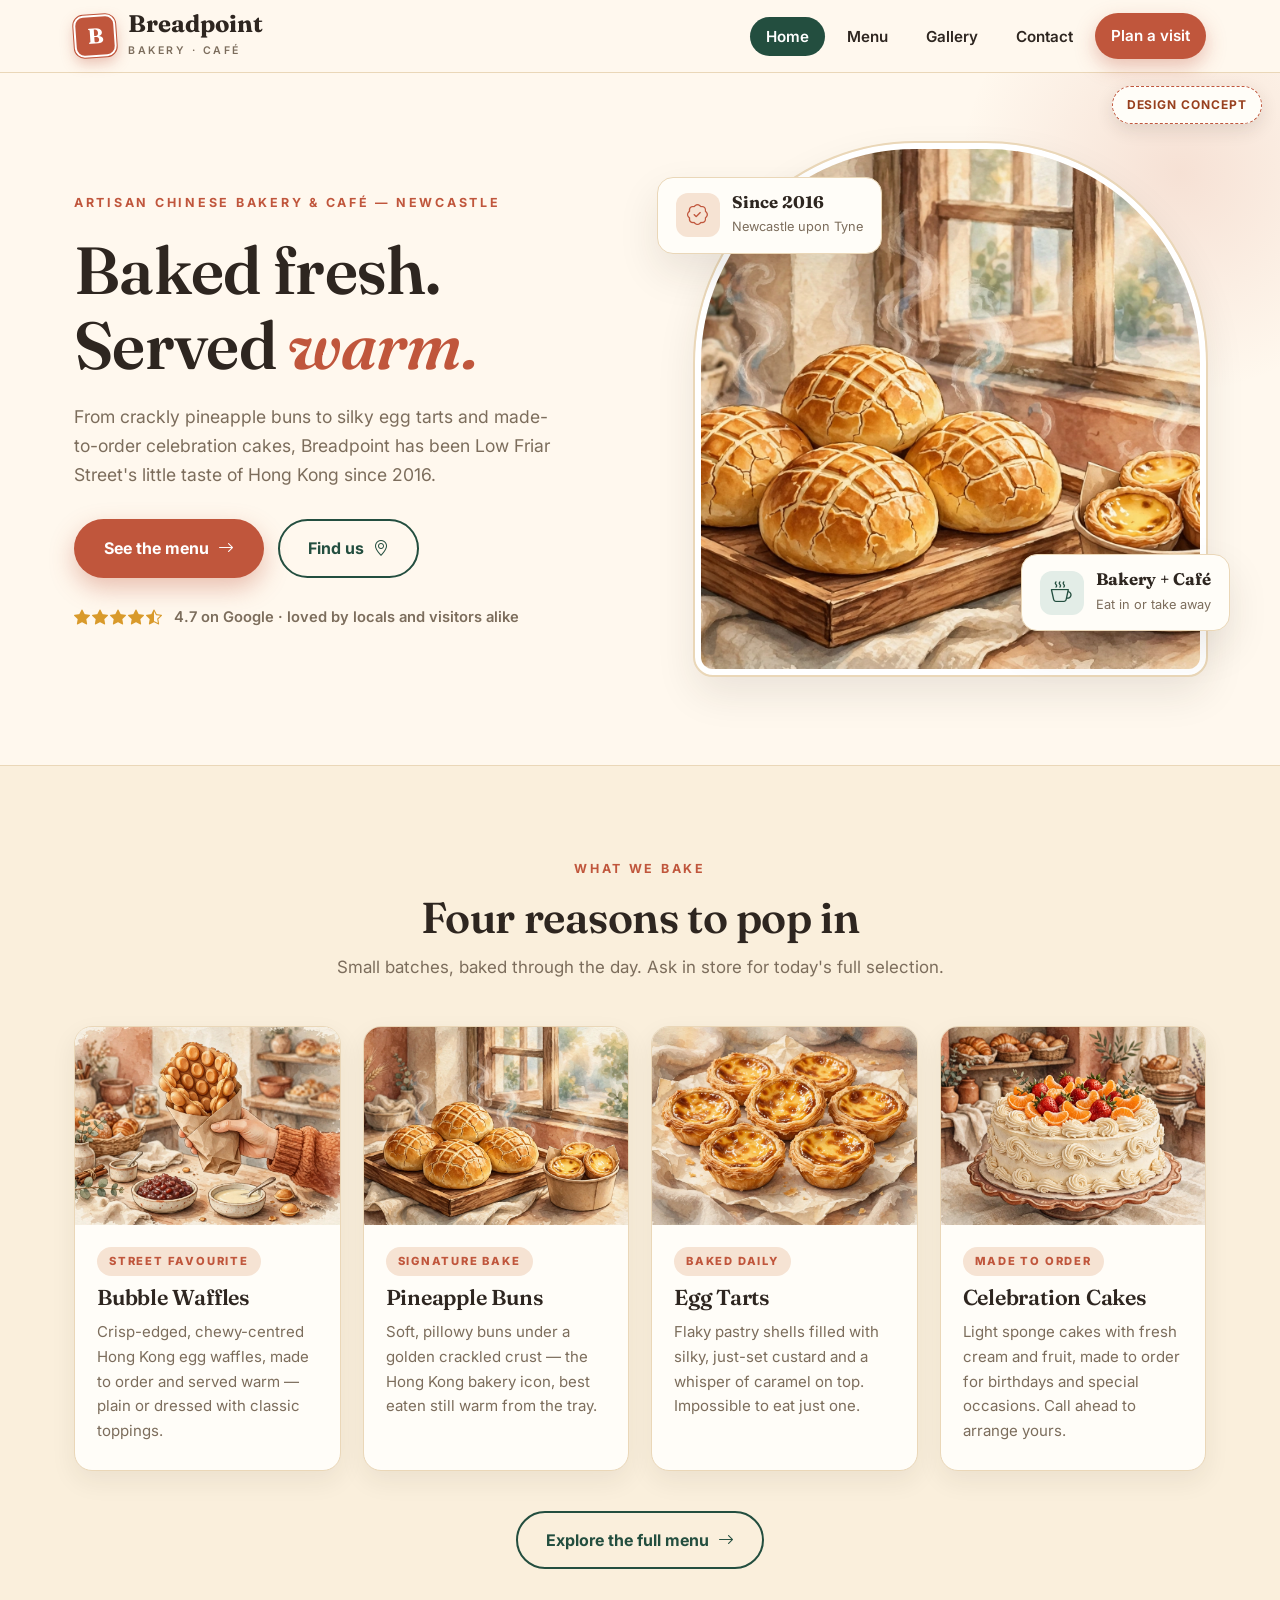
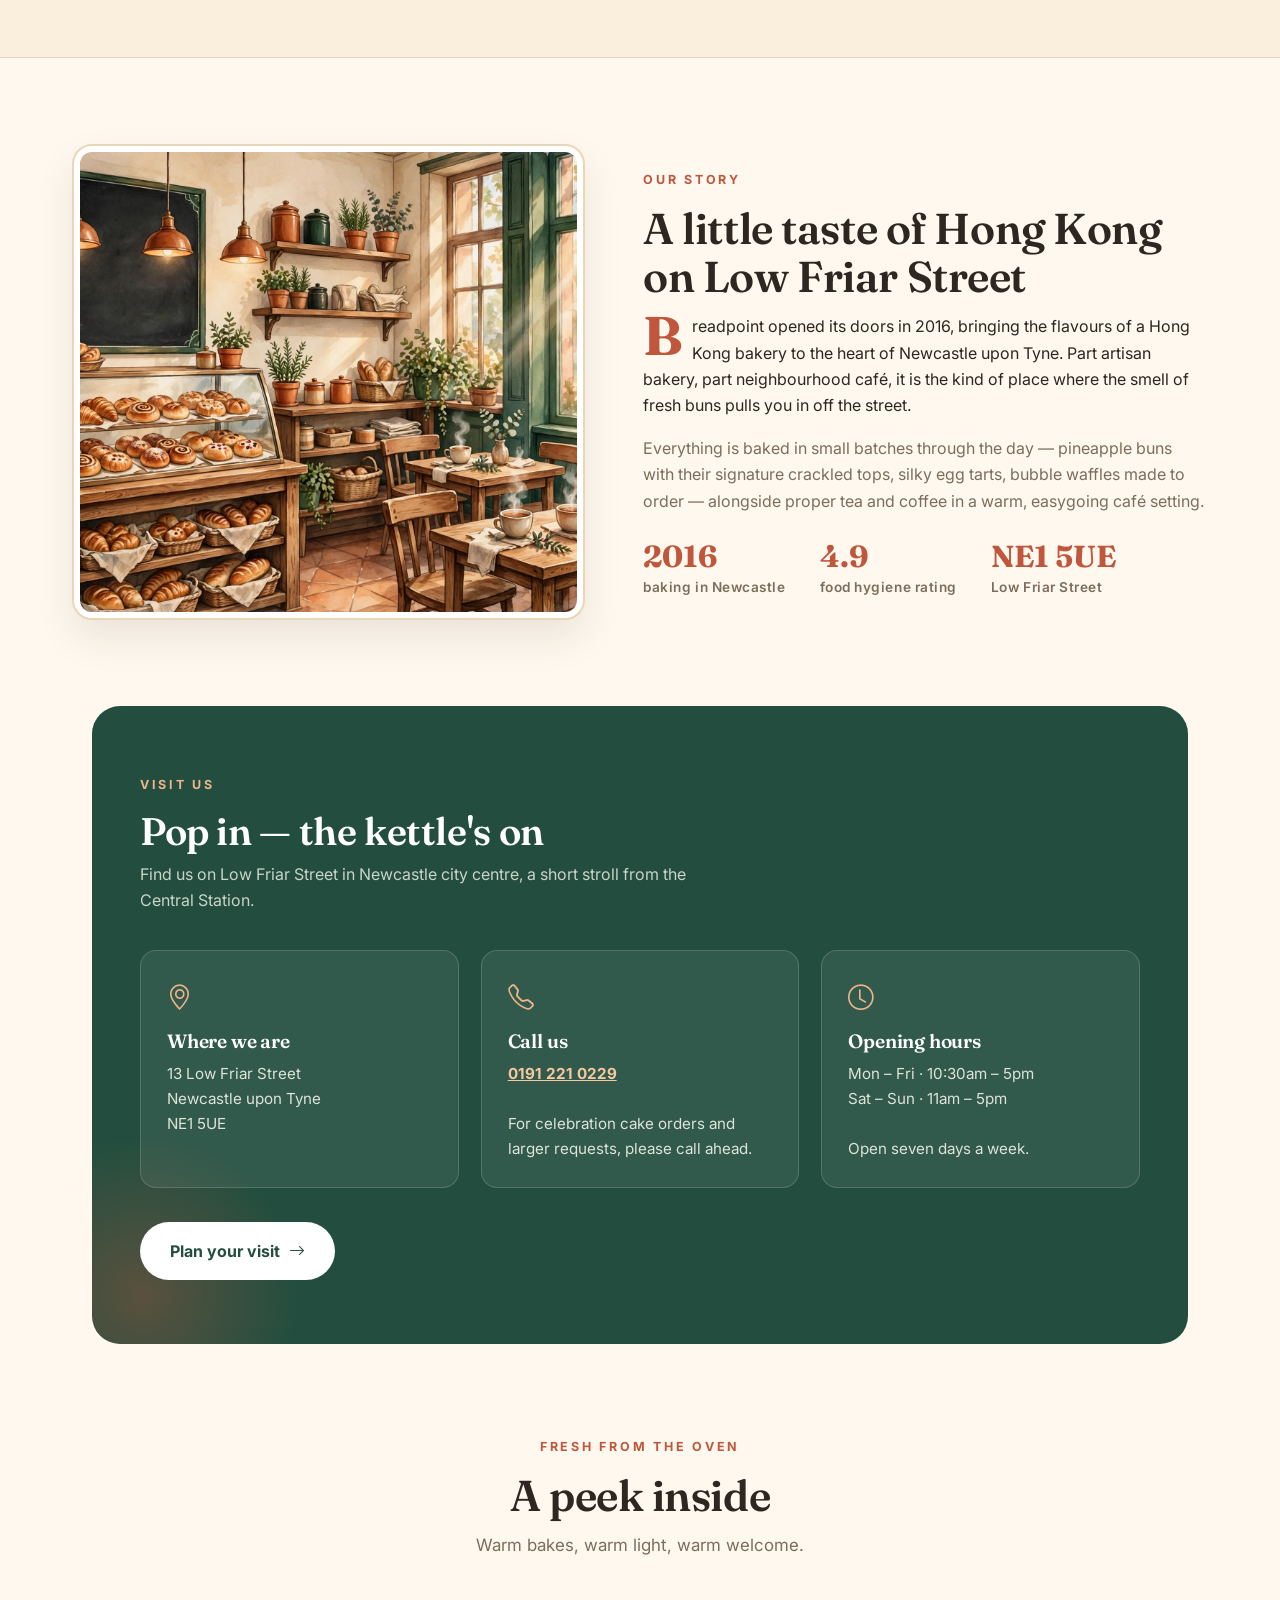
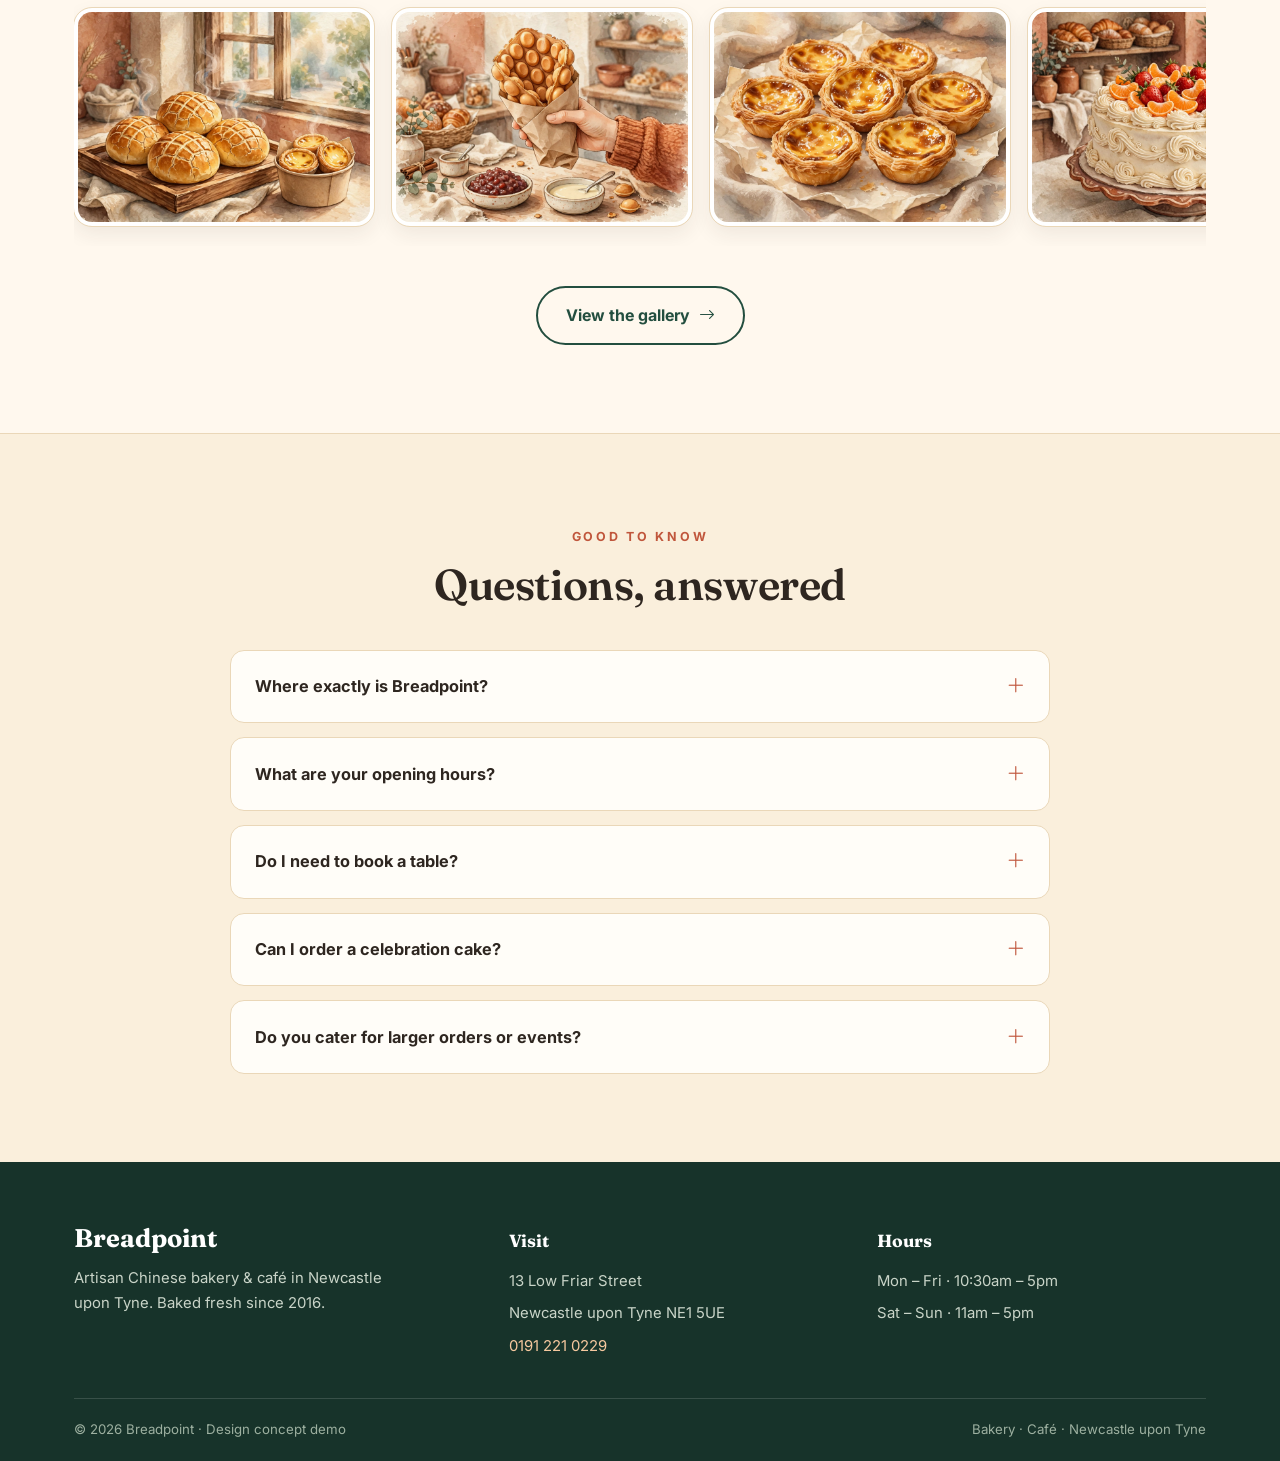
==== index.html @ d8bbac8a "Demo website concept for Breadpoint (Newcastle upon Tyne, UK)" ====
<!DOCTYPE html>
<html lang="en">
<head>
<meta charset="UTF-8">
<meta name="viewport" content="width=device-width, initial-scale=1.0">
<title>Breadpoint — Artisan Chinese Bakery &amp; Café, Newcastle upon Tyne</title>
<meta name="description" content="Breadpoint is an artisan Chinese bakery and café on Low Friar Street, Newcastle upon Tyne. Bubble waffles, pineapple buns, egg tarts and celebration cakes — baked fresh since 2016.">
<link rel="preconnect" href="https://fonts.googleapis.com">
<link rel="preconnect" href="https://fonts.gstatic.com" crossorigin>
<link href="https://fonts.googleapis.com/css2?family=Fraunces:ital,opsz,wght@0,9..144,400;0,9..144,600;0,9..144,700;1,9..144,600&family=Inter:wght@400;600;700;800&display=swap" rel="stylesheet">
<link rel="stylesheet" href="assets/vendor/bootstrap-icons/bootstrap-icons.min.css">
<link rel="stylesheet" href="styles.css">
</head>
<body>

<span class="concept-badge">Design concept</span>

<header class="site-header">
  <div class="nav-inner">
    <a class="brand" href="index.html" aria-label="Breadpoint home">
      <span class="brand-seal">B</span>
      <span><span class="brand-name">Breadpoint</span>
      <span class="brand-tag">Bakery · Café</span></span>
    </a>
    <button class="hamburger" id="hamburger" aria-label="Open menu" aria-expanded="false" aria-controls="navLinks">
      <i class="bi bi-list"></i>
    </button>
    <nav>
      <ul class="nav-links" id="navLinks">
        <li><a href="index.html" class="active">Home</a></li>
        <li><a href="services.html">Menu</a></li>
        <li><a href="gallery.html">Gallery</a></li>
        <li><a href="contact.html">Contact</a></li>
        <li><a href="contact.html" class="nav-cta">Plan a visit</a></li>
      </ul>
    </nav>
  </div>
</header>

<main>
  <!-- 1 · HERO -->
  <section class="hero">
    <div class="wrap hero-grid">
      <div>
        <span class="kicker">Artisan Chinese Bakery &amp; Café — Newcastle</span>
        <h1>Baked fresh.<br>Served <em>warm.</em></h1>
        <p class="hero-copy">From crackly pineapple buns to silky egg tarts and made-to-order celebration cakes, Breadpoint has been Low Friar Street's little taste of Hong Kong since 2016.</p>
        <div class="hero-actions">
          <a class="btn btn-primary" href="services.html">See the menu <i class="bi bi-arrow-right"></i></a>
          <a class="btn btn-ghost" href="contact.html">Find us <i class="bi bi-geo-alt"></i></a>
        </div>
        <div class="rating-row">
          <span class="stars"><i class="bi bi-star-fill"></i><i class="bi bi-star-fill"></i><i class="bi bi-star-fill"></i><i class="bi bi-star-fill"></i><i class="bi bi-star-half"></i></span>
          <span>4.7 on Google · loved by locals and visitors alike</span>
        </div>
      </div>
      <div class="hero-art">
        <div class="arch-frame">
          <img src="assets/hero.webp" alt="Fresh pineapple buns and egg tarts on a bakery counter in warm morning light">
        </div>
        <div class="float-card fc-1">
          <span class="fc-icon"><i class="bi bi-patch-check"></i></span>
          <span><b>Since 2016</b><small>Newcastle upon Tyne</small></span>
        </div>
        <div class="float-card fc-2">
          <span class="fc-icon"><i class="bi bi-cup-hot"></i></span>
          <span><b>Bakery + Café</b><small>Eat in or take away</small></span>
        </div>
      </div>
    </div>
  </section>

  <!-- 2 · MENU SHOWCASE -->
  <section class="section showcase">
    <div class="wrap">
      <div class="center">
        <span class="kicker">What we bake</span>
        <h2 class="section-title">Four reasons to pop in</h2>
        <p class="section-sub" style="margin:0 auto">Small batches, baked through the day. Ask in store for today's full selection.</p>
      </div>
      <div class="cards-4">
        <article class="menu-card">
          <div class="ph"><img src="assets/bubble-waffles.webp" alt="Golden Hong Kong bubble waffle wrapped in paper"></div>
          <div class="body">
            <span class="menu-tag">Street favourite</span>
            <h3>Bubble Waffles</h3>
            <p>Crisp-edged, chewy-centred Hong Kong egg waffles, made to order and served warm — plain or dressed with classic toppings.</p>
          </div>
        </article>
        <article class="menu-card">
          <div class="ph"><img src="assets/hero.webp" alt="Tray of crackly pineapple buns fresh from the oven"></div>
          <div class="body">
            <span class="menu-tag">Signature bake</span>
            <h3>Pineapple Buns</h3>
            <p>Soft, pillowy buns under a golden crackled crust — the Hong Kong bakery icon, best eaten still warm from the tray.</p>
          </div>
        </article>
        <article class="menu-card">
          <div class="ph"><img src="assets/egg-tarts.webp" alt="Glossy egg tarts with caramelised custard in flaky pastry"></div>
          <div class="body">
            <span class="menu-tag">Baked daily</span>
            <h3>Egg Tarts</h3>
            <p>Flaky pastry shells filled with silky, just-set custard and a whisper of caramel on top. Impossible to eat just one.</p>
          </div>
        </article>
        <article class="menu-card">
          <div class="ph"><img src="assets/celebration-cake.webp" alt="Celebration cake with piped cream, strawberries and mandarin"></div>
          <div class="body">
            <span class="menu-tag">Made to order</span>
            <h3>Celebration Cakes</h3>
            <p>Light sponge cakes with fresh cream and fruit, made to order for birthdays and special occasions. Call ahead to arrange yours.</p>
          </div>
        </article>
      </div>
      <div class="center mt-40">
        <a class="btn btn-ghost" href="services.html">Explore the full menu <i class="bi bi-arrow-right"></i></a>
      </div>
    </div>
  </section>

  <!-- 3 · OUR STORY -->
  <section class="section">
    <div class="wrap story-grid">
      <div class="story-frame">
        <img src="assets/cafe-interior.webp" alt="Warm, welcoming interior of the Breadpoint bakery café">
      </div>
      <div class="story-copy">
        <span class="kicker">Our story</span>
        <h2 class="section-title">A little taste of Hong Kong on Low Friar Street</h2>
        <p class="dropcap">Breadpoint opened its doors in 2016, bringing the flavours of a Hong Kong bakery to the heart of Newcastle upon Tyne. Part artisan bakery, part neighbourhood café, it is the kind of place where the smell of fresh buns pulls you in off the street.</p>
        <p>Everything is baked in small batches through the day — pineapple buns with their signature crackled tops, silky egg tarts, bubble waffles made to order — alongside proper tea and coffee in a warm, easygoing café setting.</p>
        <div class="story-facts">
          <div class="fact"><b>2016</b><span>baking in Newcastle</span></div>
          <div class="fact"><b>4.9</b><span>food hygiene rating</span></div>
          <div class="fact"><b>NE1 5UE</b><span>Low Friar Street</span></div>
        </div>
      </div>
    </div>
  </section>

  <!-- 4 · VISIT BAND -->
  <section>
    <div class="wrap">
      <div class="visit-band">
        <span class="kicker" style="color:#F0B48A">Visit us</span>
        <h2>Pop in — the kettle's on</h2>
        <p class="vb-sub">Find us on Low Friar Street in Newcastle city centre, a short stroll from the Central Station.</p>
        <div class="visit-grid">
          <div class="visit-card">
            <i class="bi bi-geo-alt"></i>
            <h3>Where we are</h3>
            <p>13 Low Friar Street<br>Newcastle upon Tyne<br>NE1 5UE</p>
          </div>
          <div class="visit-card">
            <i class="bi bi-telephone"></i>
            <h3>Call us</h3>
            <p><a href="tel:+441912210229">0191 221 0229</a><br><br>For celebration cake orders and larger requests, please call ahead.</p>
          </div>
          <div class="visit-card">
            <i class="bi bi-clock"></i>
            <h3>Opening hours</h3>
            <p>Mon – Fri · 10:30am – 5pm<br>Sat – Sun · 11am – 5pm<br><br>Open seven days a week.</p>
          </div>
        </div>
        <div class="vb-cta">
          <a class="btn btn-light" href="contact.html">Plan your visit <i class="bi bi-arrow-right"></i></a>
        </div>
      </div>
    </div>
  </section>

  <!-- 5 · GALLERY PREVIEW -->
  <section class="section">
    <div class="wrap">
      <div class="center">
        <span class="kicker">Fresh from the oven</span>
        <h2 class="section-title">A peek inside</h2>
        <p class="section-sub" style="margin:0 auto">Warm bakes, warm light, warm welcome.</p>
      </div>
      <div class="strip">
        <figure><img src="assets/hero.webp" alt="Pineapple buns and egg tarts in morning light"></figure>
        <figure><img src="assets/bubble-waffles.webp" alt="Bubble waffle with classic toppings"></figure>
        <figure><img src="assets/egg-tarts.webp" alt="Freshly baked egg tarts"></figure>
        <figure><img src="assets/celebration-cake.webp" alt="Celebration cake with fresh fruit"></figure>
        <figure><img src="assets/cafe-interior.webp" alt="Cosy café seating at Breadpoint"></figure>
      </div>
      <div class="center mt-40">
        <a class="btn btn-ghost" href="gallery.html">View the gallery <i class="bi bi-arrow-right"></i></a>
      </div>
    </div>
  </section>

  <!-- 6 · FAQ -->
  <section class="section" style="background:var(--cream-2);border-top:1px solid var(--line)">
    <div class="wrap">
      <div class="center">
        <span class="kicker">Good to know</span>
        <h2 class="section-title">Questions, answered</h2>
      </div>
      <div class="faq-list">
        <details class="faq-item">
          <summary>Where exactly is Breadpoint? <i class="bi bi-plus-lg"></i></summary>
          <div class="faq-a">You'll find us at 13 Low Friar Street, Newcastle upon Tyne NE1 5UE — in the city centre, a short walk from Central Station.</div>
        </details>
        <details class="faq-item">
          <summary>What are your opening hours? <i class="bi bi-plus-lg"></i></summary>
          <div class="faq-a">We're open Monday to Friday, 10:30am to 5pm, and Saturday to Sunday, 11am to 5pm — seven days a week.</div>
        </details>
        <details class="faq-item">
          <summary>Do I need to book a table? <i class="bi bi-plus-lg"></i></summary>
          <div class="faq-a">No need — just pop in. Walk-ins are always welcome, whether you're grabbing buns to go or settling in with a tea.</div>
        </details>
        <details class="faq-item">
          <summary>Can I order a celebration cake? <i class="bi bi-plus-lg"></i></summary>
          <div class="faq-a">Yes — our celebration cakes are made to order. Give us a call on 0191 221 0229 ahead of time and we'll arrange it with you.</div>
        </details>
        <details class="faq-item">
          <summary>Do you cater for larger orders or events? <i class="bi bi-plus-lg"></i></summary>
          <div class="faq-a">For bigger orders, parties or office treats, call us on 0191 221 0229 and we'll talk through what's possible.</div>
        </details>
      </div>
    </div>
  </section>
</main>

<footer>
  <div class="wrap">
    <div class="foot-grid">
      <div class="foot-brand">
        <span class="brand-name" style="font-family:'Fraunces',serif;font-size:1.6rem;font-weight:700">Breadpoint</span>
        <p style="margin-top:12px;max-width:320px">Artisan Chinese bakery &amp; café in Newcastle upon Tyne. Baked fresh since 2016.</p>
      </div>
      <div>
        <h4>Visit</h4>
        <ul>
          <li>13 Low Friar Street</li>
          <li>Newcastle upon Tyne NE1 5UE</li>
          <li><a href="tel:+441912210229">0191 221 0229</a></li>
        </ul>
      </div>
      <div>
        <h4>Hours</h4>
        <ul>
          <li>Mon – Fri · 10:30am – 5pm</li>
          <li>Sat – Sun · 11am – 5pm</li>
        </ul>
      </div>
    </div>
    <div class="foot-bottom">
      <span>© 2026 Breadpoint · Design concept demo</span>
      <span>Bakery · Café · Newcastle upon Tyne</span>
    </div>
  </div>
</footer>

<script>
(function(){
  var btn=document.getElementById('hamburger'),nav=document.getElementById('navLinks');
  btn.addEventListener('click',function(){
    var open=nav.classList.toggle('open');
    document.body.classList.toggle('nav-open',open);
    btn.setAttribute('aria-expanded',open?'true':'false');
    btn.innerHTML=open?'<i class="bi bi-x-lg"></i>':'<i class="bi bi-list"></i>';
  });
  nav.querySelectorAll('a').forEach(function(a){
    a.addEventListener('click',function(){
      nav.classList.remove('open');document.body.classList.remove('nav-open');btn.setAttribute('aria-expanded','false');
      btn.innerHTML='<i class="bi bi-list"></i>';
    });
  });
})();
</script>
</body>
</html>
---- styles.css ----
/* Breadpoint — Artisan Chinese Bakery & Café, Newcastle
   Design concept demo. Palette: cream #FFF8EE, terracotta #C0563C, deep green #234E3F. */

:root{
  --cream:#FFF8EE;
  --cream-2:#FAEFDC;
  --card:#FFFDF8;
  --terra:#C0563C;
  --terra-dark:#98401F;
  --terra-soft:#F6E3D3;
  --green:#234E3F;
  --green-dark:#17332A;
  --ink:#2E2620;
  --muted:#7C6D5C;
  --line:#EAD7B8;
  --radius:18px;
  --shadow:0 18px 40px rgba(46,38,32,.10);
  --max:1180px;
}

*{margin:0;padding:0;box-sizing:border-box}
html{scroll-behavior:smooth}
body{
  font-family:'Inter',system-ui,-apple-system,sans-serif;
  background:var(--cream);
  color:var(--ink);
  line-height:1.65;
  -webkit-font-smoothing:antialiased;
}
img{max-width:100%;display:block}
a{color:inherit}

h1,h2,h3,.serif{font-family:'Fraunces',Georgia,serif;font-weight:600;line-height:1.12;letter-spacing:-.01em}
.wrap{max-width:var(--max);margin:0 auto;padding:0 24px}

.kicker{
  display:inline-block;font-size:.78rem;font-weight:700;letter-spacing:.22em;
  text-transform:uppercase;color:var(--terra);margin-bottom:14px;
}
.section{padding:88px 0}
.section-title{font-size:clamp(1.9rem,3.4vw,2.7rem);margin-bottom:12px}
.section-sub{color:var(--muted);max-width:640px;font-size:1.06rem}

/* ---------- Design concept badge ---------- */
.concept-badge{
  position:fixed;top:86px;right:18px;z-index:2500;
  background:var(--card);border:1.5px dashed var(--terra);color:var(--terra-dark);
  font-size:.75rem;font-weight:700;letter-spacing:.08em;text-transform:uppercase;
  padding:8px 14px;border-radius:999px;box-shadow:0 6px 18px rgba(46,38,32,.12);
  pointer-events:none;white-space:nowrap;transition:opacity .2s;
}
body.nav-open .concept-badge{opacity:0}

/* ---------- Header ---------- */
.site-header{
  position:sticky;top:0;z-index:2000;
  background:rgba(255,248,238,.94);backdrop-filter:blur(10px);
  border-bottom:1px solid var(--line);
}
.nav-inner{
  max-width:var(--max);margin:0 auto;padding:0 24px;
  display:flex;align-items:center;justify-content:space-between;height:72px;
}
.brand{display:flex;align-items:center;gap:12px;text-decoration:none}
.brand-seal{
  width:42px;height:42px;border-radius:10px;background:var(--terra);color:#fff;
  display:grid;place-items:center;font-family:'Fraunces',serif;font-weight:700;
  font-size:1.35rem;transform:rotate(-4deg);box-shadow:0 6px 14px rgba(192,86,60,.35);
  border:2px solid #fff;outline:1.5px solid var(--terra);
}
.brand-name{font-family:'Fraunces',serif;font-size:1.5rem;font-weight:700;line-height:1}
.brand-tag{display:block;font-family:'Inter',sans-serif;font-size:.66rem;letter-spacing:.24em;
  text-transform:uppercase;color:var(--muted);font-weight:600;margin-top:3px}

.nav-links{display:flex;align-items:center;gap:6px;list-style:none}
.nav-links a{
  text-decoration:none;font-weight:600;font-size:.95rem;color:var(--ink);
  padding:10px 16px;border-radius:999px;transition:.2s;
}
.nav-links a:hover{background:var(--terra-soft);color:var(--terra-dark)}
.nav-links a.active{background:var(--green);color:#fff}

.nav-cta{
  text-decoration:none;background:var(--terra);color:#fff!important;font-weight:700;
  padding:11px 22px;border-radius:999px;box-shadow:0 8px 20px rgba(192,86,60,.35);
  transition:.2s;display:inline-block;
}
.nav-cta:hover{background:var(--terra-dark);transform:translateY(-1px)}

.hamburger{
  display:none;background:none;border:1.5px solid var(--line);border-radius:12px;
  width:46px;height:46px;font-size:1.5rem;color:var(--ink);cursor:pointer;
  align-items:center;justify-content:center;
}

/* ---------- Hero ---------- */
.hero{padding:70px 0 90px;position:relative;overflow:hidden}
.hero::before{
  content:"";position:absolute;top:-140px;right:-140px;width:480px;height:480px;border-radius:50%;
  background:radial-gradient(circle,rgba(192,86,60,.14),transparent 65%);pointer-events:none;
}
.hero-grid{display:grid;grid-template-columns:1.05fr .95fr;gap:56px;align-items:center;position:relative}
.hero h1{font-size:clamp(2.6rem,5.2vw,4.2rem);margin:6px 0 20px}
.hero h1 em{font-style:italic;color:var(--terra)}
.hero-copy{color:var(--muted);font-size:1.1rem;max-width:480px;margin-bottom:30px}
.hero-actions{display:flex;gap:14px;flex-wrap:wrap;margin-bottom:26px}
.btn{
  display:inline-flex;align-items:center;gap:9px;text-decoration:none;font-weight:700;
  padding:14px 28px;border-radius:999px;transition:.2s;font-size:1rem;border:2px solid transparent;
}
.btn-primary{background:var(--terra);color:#fff;box-shadow:0 10px 24px rgba(192,86,60,.35)}
.btn-primary:hover{background:var(--terra-dark);transform:translateY(-2px)}
.btn-ghost{border-color:var(--green);color:var(--green)}
.btn-ghost:hover{background:var(--green);color:#fff}
.btn-light{background:#fff;color:var(--green)}
.btn-light:hover{background:var(--cream-2)}

.rating-row{display:flex;align-items:center;gap:10px;color:var(--muted);font-size:.92rem;font-weight:600}
.rating-row .stars{color:#D99A2B;font-size:1rem;letter-spacing:2px}

.hero-art{position:relative}
.arch-frame{
  border-radius:220px 220px var(--radius) var(--radius);overflow:hidden;
  border:6px solid #fff;outline:2px solid var(--line);box-shadow:var(--shadow);
}
.arch-frame img{width:100%;height:520px;object-fit:cover}
.float-card{
  position:absolute;background:var(--card);border:1px solid var(--line);border-radius:16px;
  box-shadow:var(--shadow);padding:14px 18px;display:flex;align-items:center;gap:12px;
}
.float-card .fc-icon{
  width:44px;height:44px;border-radius:12px;display:grid;place-items:center;flex:none;
  font-size:1.3rem;
}
.float-card b{display:block;font-family:'Fraunces',serif;font-size:1.05rem;line-height:1.2}
.float-card small{color:var(--muted);font-size:.8rem}
.fc-1{top:34px;left:-38px}
.fc-1 .fc-icon{background:var(--terra-soft);color:var(--terra)}
.fc-2{bottom:44px;right:-24px}
.fc-2 .fc-icon{background:#E3EDE7;color:var(--green)}

/* ---------- Menu showcase ---------- */
.showcase{background:var(--cream-2);border-top:1px solid var(--line);border-bottom:1px solid var(--line)}
.cards-4{display:grid;grid-template-columns:repeat(4,1fr);gap:22px;margin-top:44px}
.menu-card{
  background:var(--card);border:1px solid var(--line);border-radius:var(--radius);
  overflow:hidden;box-shadow:0 10px 26px rgba(46,38,32,.07);transition:.25s;
  display:flex;flex-direction:column;
}
.menu-card:hover{transform:translateY(-6px);box-shadow:var(--shadow)}
.menu-card .ph{aspect-ratio:4/3;overflow:hidden}
.menu-card .ph img{width:100%;height:100%;object-fit:cover;transition:.4s}
.menu-card:hover .ph img{transform:scale(1.06)}
.menu-card .body{padding:22px 22px 26px;display:flex;flex-direction:column;gap:10px;flex:1}
.menu-tag{
  align-self:flex-start;font-size:.7rem;font-weight:800;letter-spacing:.16em;text-transform:uppercase;
  color:var(--terra);background:var(--terra-soft);padding:5px 12px;border-radius:999px;
}
.menu-card h3{font-size:1.35rem}
.menu-card p{color:var(--muted);font-size:.94rem;flex:1}

/* ---------- Story ---------- */
.story-grid{display:grid;grid-template-columns:.95fr 1.05fr;gap:60px;align-items:center}
.story-frame{border-radius:var(--radius);overflow:hidden;box-shadow:var(--shadow);
  border:6px solid #fff;outline:2px solid var(--line)}
.story-frame img{width:100%;height:460px;object-fit:cover}
.story-copy p{color:var(--muted);margin-bottom:16px}
.story-copy p:first-of-type{color:var(--ink)}
.dropcap::first-letter{
  font-family:'Fraunces',serif;font-size:3.4em;float:left;line-height:.85;
  padding-right:10px;color:var(--terra);font-weight:700;
}
.story-facts{display:flex;gap:34px;margin-top:26px;flex-wrap:wrap}
.fact b{font-family:'Fraunces',serif;font-size:1.9rem;color:var(--terra);display:block;line-height:1.1}
.fact span{font-size:.85rem;color:var(--muted);font-weight:600;letter-spacing:.04em}

/* ---------- Visit band ---------- */
.visit-band{background:var(--green);color:#F3EFE4;border-radius:28px;margin:0 18px;
  padding:64px 48px;position:relative;overflow:hidden}
.visit-band::after{
  content:"";position:absolute;bottom:-120px;left:-120px;width:340px;height:340px;border-radius:50%;
  background:radial-gradient(circle,rgba(192,86,60,.35),transparent 65%);pointer-events:none;
}
.visit-band h2{font-size:clamp(1.8rem,3vw,2.5rem);margin-bottom:8px;color:#fff}
.visit-band .vb-sub{color:#C9D4C8;margin-bottom:36px;max-width:560px}
.visit-grid{display:grid;grid-template-columns:repeat(3,1fr);gap:22px;position:relative;z-index:1}
.visit-card{background:rgba(255,255,255,.07);border:1px solid rgba(255,255,255,.16);
  border-radius:16px;padding:26px}
.visit-card i{font-size:1.6rem;color:#F0B48A}
.visit-card h3{color:#fff;font-size:1.2rem;margin:12px 0 8px}
.visit-card p{color:#DDE3DA;font-size:.95rem}
.visit-card a{color:#F6C89F;font-weight:700}
.vb-cta{margin-top:34px;position:relative;z-index:1}

/* ---------- Gallery preview ---------- */
.strip{display:flex;gap:18px;overflow-x:auto;padding:8px 4px 20px;margin-top:40px;
  scroll-snap-type:x mandatory}
.strip::-webkit-scrollbar{height:8px}
.strip::-webkit-scrollbar-thumb{background:var(--line);border-radius:99px}
.strip figure{flex:0 0 300px;scroll-snap-align:start;border-radius:var(--radius);overflow:hidden;
  border:4px solid #fff;outline:1.5px solid var(--line);box-shadow:0 8px 20px rgba(46,38,32,.08)}
.strip img{width:100%;height:210px;object-fit:cover}
.center{text-align:center}
.mt-40{margin-top:40px}

/* ---------- FAQ ---------- */
.faq-list{max-width:820px;margin:40px auto 0;display:flex;flex-direction:column;gap:14px}
.faq-item{background:var(--card);border:1px solid var(--line);border-radius:14px;overflow:hidden}
.faq-item summary{
  list-style:none;cursor:pointer;padding:20px 24px;font-weight:700;font-size:1.02rem;
  display:flex;justify-content:space-between;align-items:center;gap:16px;
}
.faq-item summary::-webkit-details-marker{display:none}
.faq-item summary i{color:var(--terra);font-size:1.2rem;transition:.25s;flex:none}
.faq-item[open] summary i{transform:rotate(45deg)}
.faq-item .faq-a{padding:0 24px 22px;color:var(--muted)}
.faq-item[open]{border-color:var(--terra)}

/* ---------- Footer ---------- */
footer{background:var(--green-dark);color:#C9D4C8;margin-top:0}
.foot-grid{display:grid;grid-template-columns:1.2fr 1fr 1fr;gap:40px;padding:64px 0 40px}
.foot-brand .brand-name{color:#fff}
.foot-grid h4{color:#fff;font-family:'Fraunces',serif;font-size:1.1rem;margin-bottom:14px}
.foot-grid p,.foot-grid li{font-size:.93rem}
.foot-grid ul{list-style:none;display:flex;flex-direction:column;gap:8px}
.foot-grid a{color:#F6C89F;text-decoration:none}
.foot-grid a:hover{text-decoration:underline}
.foot-bottom{border-top:1px solid rgba(255,255,255,.14);padding:20px 0;
  display:flex;justify-content:space-between;gap:12px;flex-wrap:wrap;font-size:.83rem;color:#9DB0A0}

/* ---------- Inner pages ---------- */
.page-hero{background:var(--cream-2);border-bottom:1px solid var(--line);padding:70px 0 60px;text-align:center}
.page-hero h1{font-size:clamp(2.2rem,4.6vw,3.4rem);margin-bottom:12px}
.page-hero p{color:var(--muted);max-width:620px;margin:0 auto;font-size:1.05rem}
.crumb{font-size:.8rem;letter-spacing:.14em;text-transform:uppercase;color:var(--muted);
  font-weight:700;margin-bottom:14px}
.crumb a{color:var(--terra);text-decoration:none}

/* Menu detail rows */
.dish-row{display:grid;grid-template-columns:1fr 1fr;gap:56px;align-items:center;padding:64px 0;
  border-bottom:1px solid var(--line)}
.dish-row:last-child{border-bottom:none}
.dish-row.flip .dish-img{order:2}
.dish-img{border-radius:var(--radius);overflow:hidden;box-shadow:var(--shadow);
  border:6px solid #fff;outline:2px solid var(--line)}
.dish-img img{width:100%;height:380px;object-fit:cover}
.dish-body h2{font-size:clamp(1.7rem,2.8vw,2.3rem);margin:10px 0 14px}
.dish-body p{color:var(--muted);margin-bottom:12px}
.dish-points{list-style:none;margin-top:18px;display:flex;flex-direction:column;gap:10px}
.dish-points li{display:flex;gap:12px;align-items:flex-start;font-size:.96rem}
.dish-points i{color:var(--terra);font-size:1.1rem;margin-top:3px}

.cta-band{background:var(--terra);color:#fff;border-radius:28px;margin:0 18px 90px;
  padding:60px 48px;text-align:center;position:relative;overflow:hidden}
.cta-band::before{
  content:"";position:absolute;top:-100px;right:-80px;width:320px;height:320px;border-radius:50%;
  background:radial-gradient(circle,rgba(255,255,255,.18),transparent 65%);pointer-events:none;
}
.cta-band h2{color:#fff;font-size:clamp(1.8rem,3.2vw,2.6rem);margin-bottom:12px}
.cta-band p{color:#FBE9DC;max-width:560px;margin:0 auto 28px}

/* Gallery grid */
.g-grid{display:grid;grid-template-columns:repeat(3,1fr);gap:20px;margin-top:44px}
.g-grid figure{border-radius:var(--radius);overflow:hidden;position:relative;
  border:5px solid #fff;outline:1.5px solid var(--line);box-shadow:0 10px 24px rgba(46,38,32,.08)}
.g-grid img{width:100%;height:280px;object-fit:cover;transition:.35s}
.g-grid figure:hover img{transform:scale(1.05)}
.g-grid figcaption{
  position:absolute;left:0;right:0;bottom:0;padding:26px 18px 14px;color:#fff;font-weight:600;
  font-size:.92rem;background:linear-gradient(transparent,rgba(23,51,42,.85));
}

/* Contact */
.contact-grid{display:grid;grid-template-columns:1fr 1fr;gap:26px;margin-top:44px;align-items:start}
.info-card{background:var(--card);border:1px solid var(--line);border-radius:var(--radius);
  padding:30px;box-shadow:0 10px 24px rgba(46,38,32,.06)}
.info-card i{font-size:1.7rem;color:var(--terra)}
.info-card h3{font-size:1.25rem;margin:12px 0 8px}
.info-card p{color:var(--muted);font-size:.96rem}
.info-card a{color:var(--terra-dark);font-weight:700}
.hours-table{width:100%;border-collapse:collapse;margin-top:8px;font-size:.95rem}
.hours-table td{padding:9px 0;border-bottom:1px dashed var(--line)}
.hours-table td:last-child{text-align:right;font-weight:700}
.form-card{background:var(--green);color:#F3EFE4;border-radius:var(--radius);padding:36px}
.form-card h3{color:#fff;font-size:1.5rem;margin-bottom:8px}
.form-card p{color:#C9D4C8;font-size:.94rem;margin-bottom:22px}
.form-card label{display:block;font-size:.85rem;font-weight:700;letter-spacing:.05em;margin:14px 0 6px}
.form-card input,.form-card textarea{
  width:100%;border:1.5px solid rgba(255,255,255,.25);border-radius:12px;background:rgba(255,255,255,.08);
  color:#fff;padding:13px 15px;font:inherit;font-size:.95rem;
}
.form-card input::placeholder,.form-card textarea::placeholder{color:#9DB0A0}
.form-card input:focus,.form-card textarea:focus{outline:2px solid #F0B48A;border-color:transparent}
.form-card textarea{min-height:120px;resize:vertical}
.form-note{font-size:.82rem;color:#9DB0A0;margin-top:14px}
.form-ok{display:none;background:rgba(255,255,255,.1);border:1px solid #F0B48A;border-radius:12px;
  padding:16px;margin-top:18px;color:#fff}

/* ---------- Responsive ---------- */
@media(max-width:1020px){
  .cards-4{grid-template-columns:repeat(2,1fr)}
  .g-grid{grid-template-columns:repeat(2,1fr)}
  .fc-1{left:-8px}.fc-2{right:-8px}
}
@media(max-width:880px){
  .hamburger{display:inline-flex}
  .nav-links{
    display:none;position:absolute;top:72px;left:0;right:0;z-index:3000;
    background:var(--cream);border-bottom:1px solid var(--line);
    flex-direction:column;align-items:stretch;padding:14px 20px 22px;gap:4px;
    box-shadow:0 24px 40px rgba(46,38,32,.16);
  }
  .nav-links.open{display:flex}
  .nav-links a{padding:14px 16px;font-size:1.05rem}
  .nav-cta{text-align:center;margin-top:8px}
  .concept-badge{top:82px;left:12px;right:auto;font-size:.68rem;padding:7px 12px}
  .hero-grid{grid-template-columns:1fr;gap:44px}
  .arch-frame img{height:400px}
  .story-grid,.dish-row,.contact-grid{grid-template-columns:1fr;gap:36px}
  .dish-row.flip .dish-img{order:0}
  .visit-grid{grid-template-columns:1fr}
  .visit-band{margin:0 10px;padding:48px 26px}
  .cta-band{margin:0 10px 70px;padding:48px 26px}
  .foot-grid{grid-template-columns:1fr;gap:28px}
  .section{padding:64px 0}
}
@media(max-width:560px){
  .cards-4{grid-template-columns:1fr}
  .g-grid{grid-template-columns:1fr}
  .float-card{padding:10px 14px}
  .fc-1{top:16px}.fc-2{bottom:20px}
  .arch-frame img{height:330px}
}
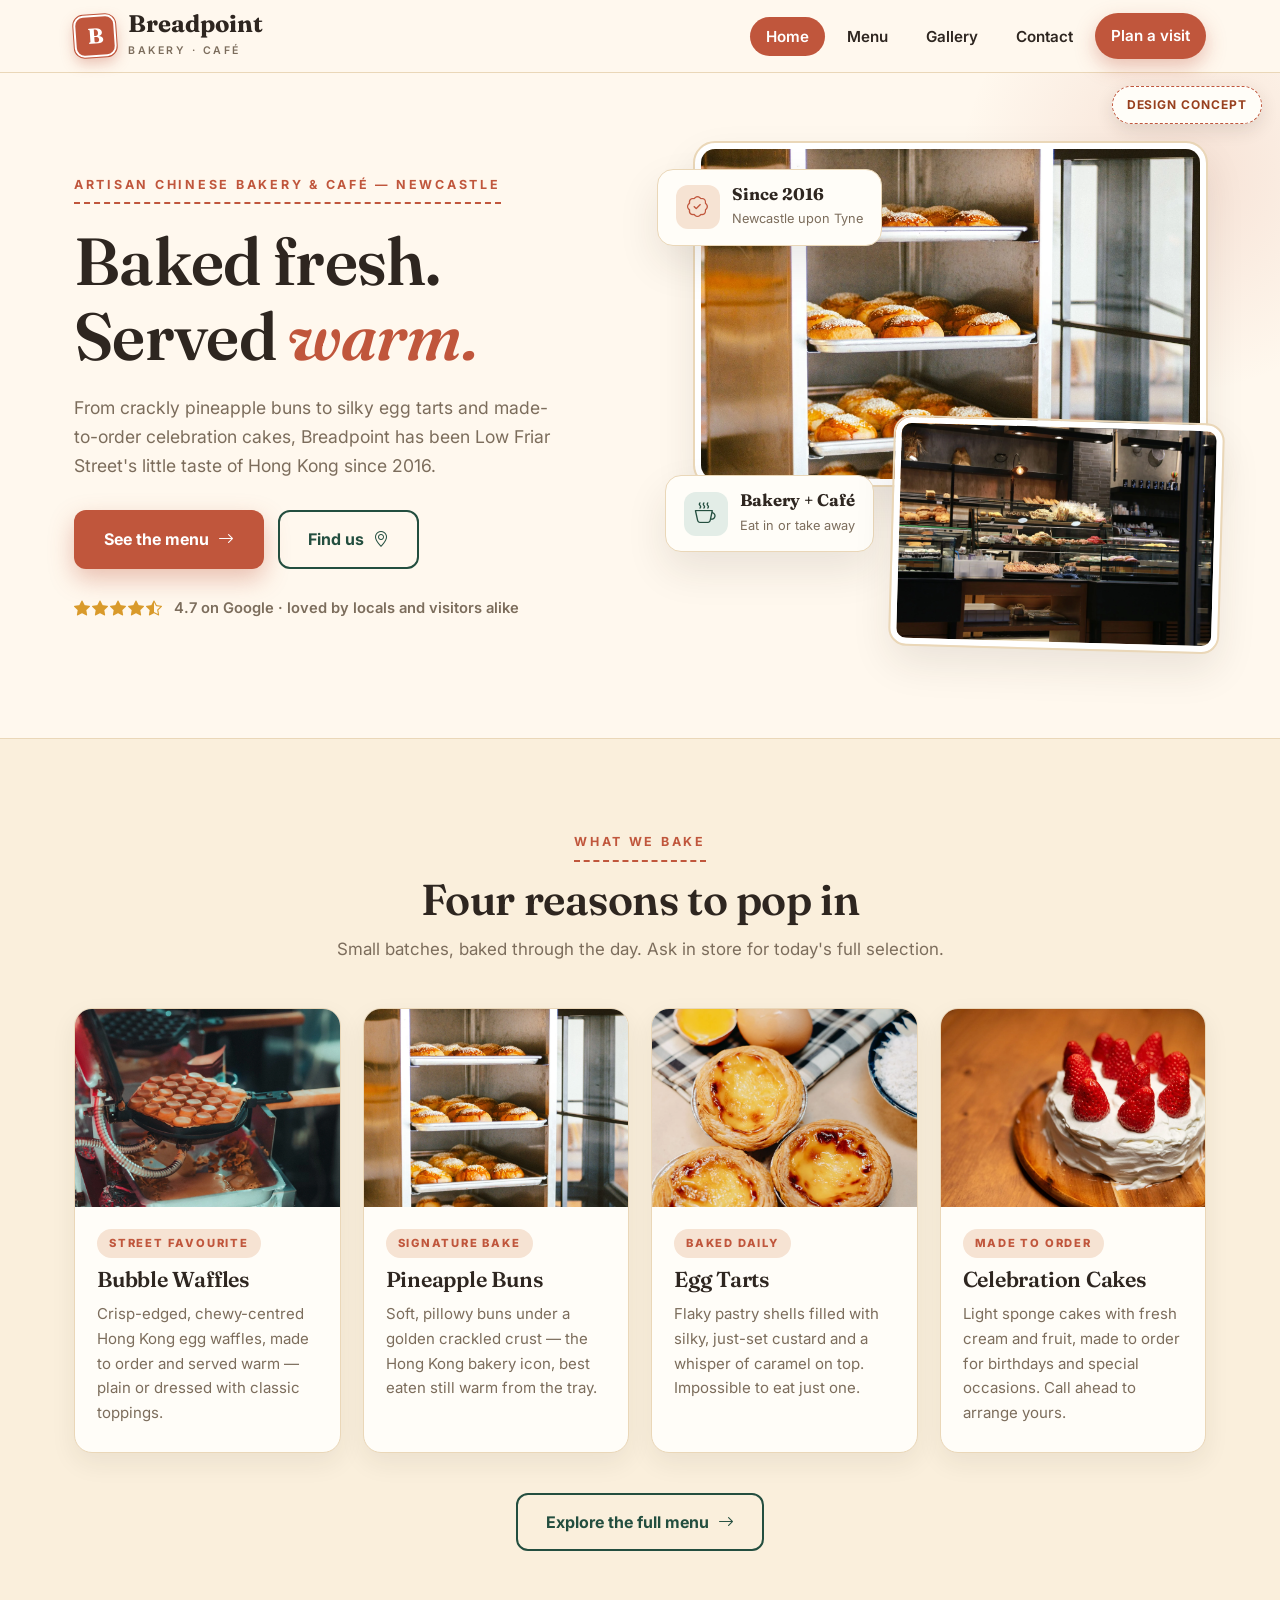
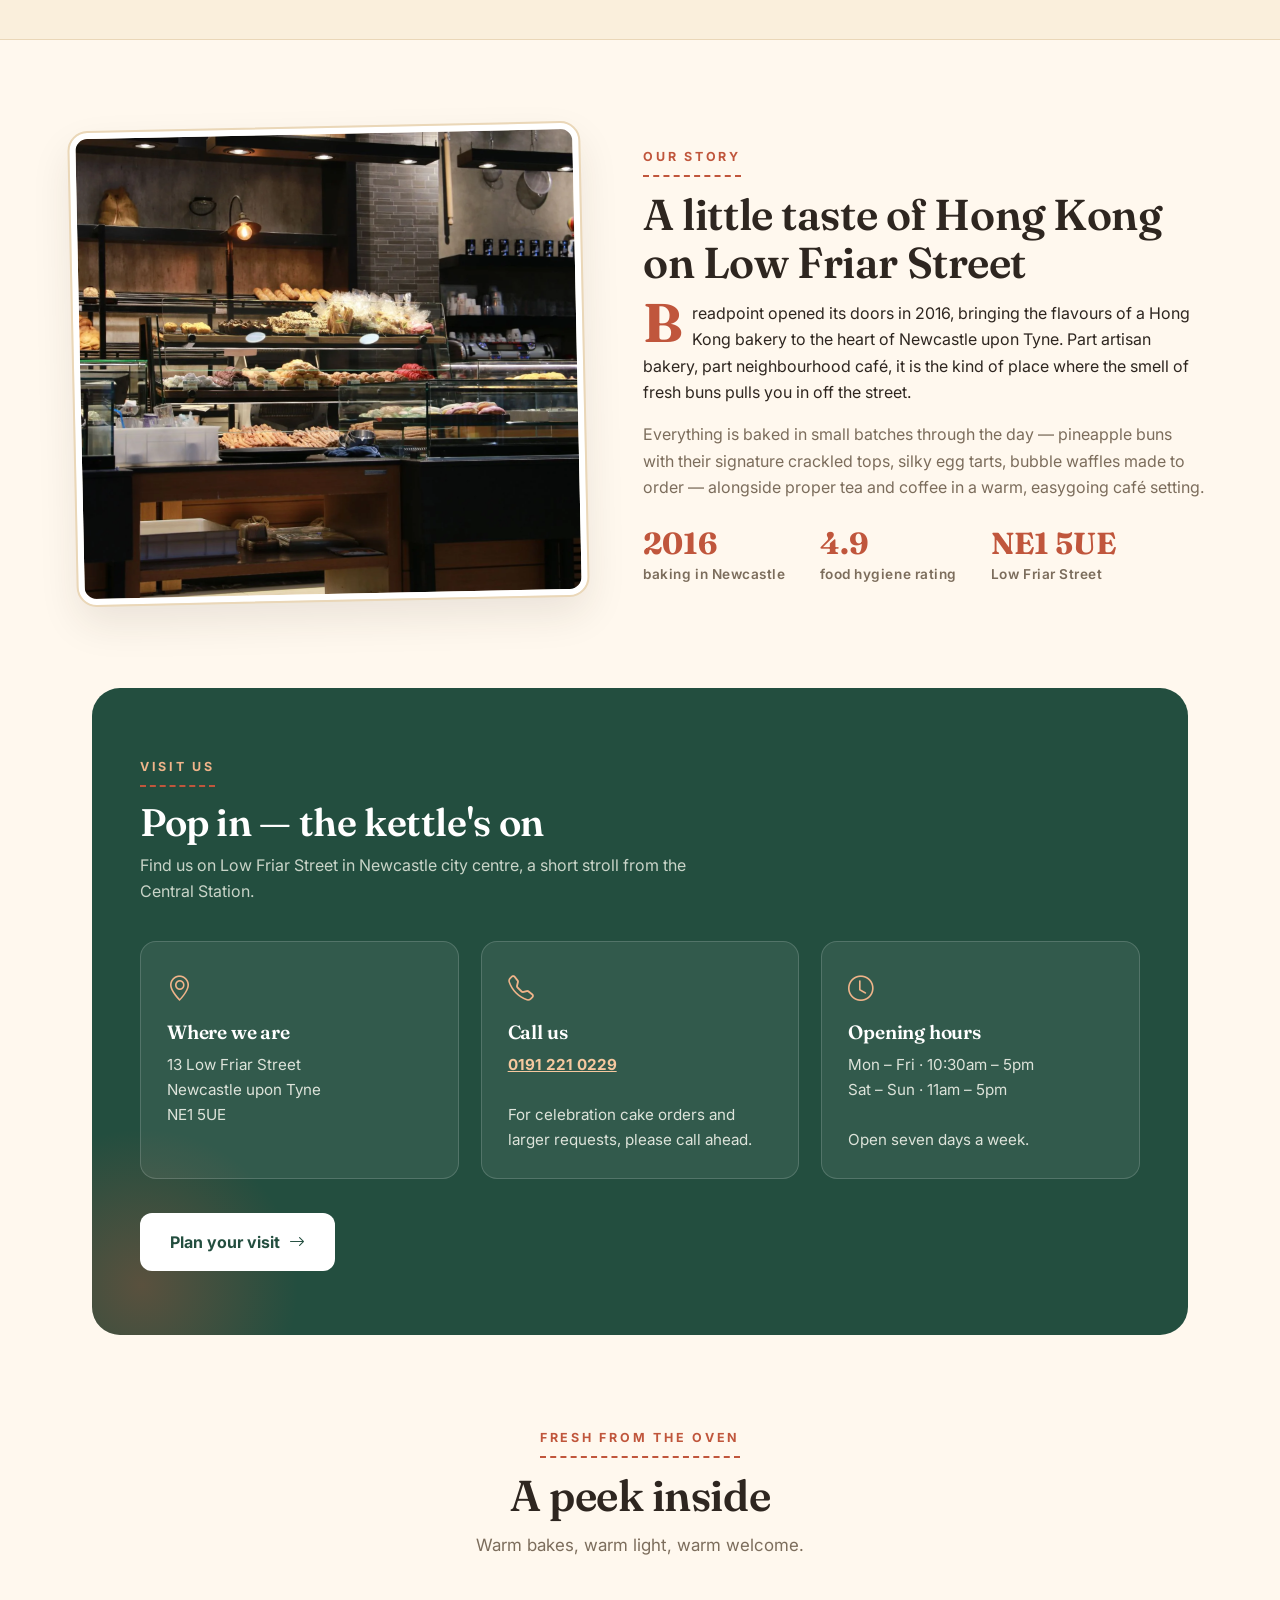
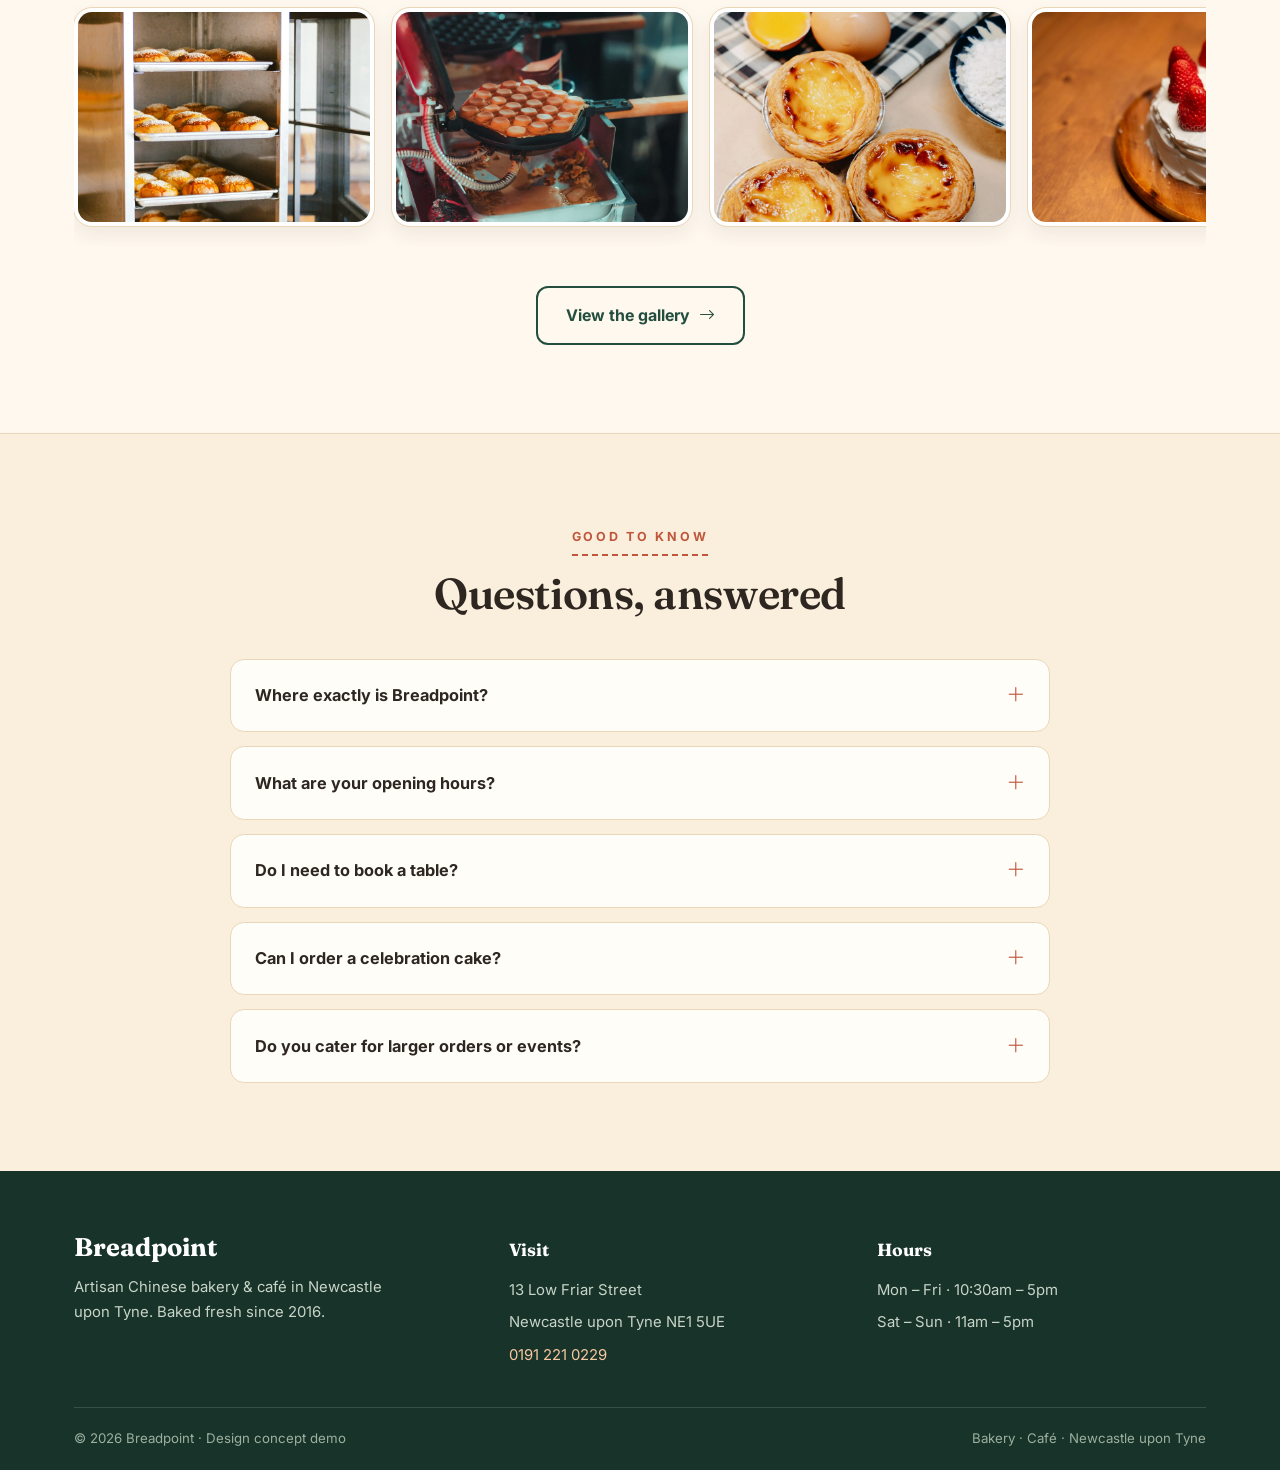
==== commit a0fc93e6: "Demo website concept for Breadpoint (Newcastle upon Tyne)" ====
--- a/index.html
+++ b/index.html
@@ -55,8 +55,11 @@
         </div>
       </div>
       <div class="hero-art">
-        <div class="arch-frame">
+        <div class="stack-main">
           <img src="assets/hero.webp" alt="Fresh pineapple buns and egg tarts on a bakery counter in warm morning light">
+        </div>
+        <div class="stack-sub">
+          <img src="assets/cafe-interior.webp" alt="Inside the Breadpoint bakery cafe on Low Friar Street">
         </div>
         <div class="float-card fc-1">
           <span class="fc-icon"><i class="bi bi-patch-check"></i></span>
--- a/styles.css
+++ b/styles.css
@@ -36,6 +36,7 @@
 .kicker{
   display:inline-block;font-size:.78rem;font-weight:700;letter-spacing:.22em;
   text-transform:uppercase;color:var(--terra);margin-bottom:14px;
+  border-bottom:2px dashed var(--terra);padding-bottom:7px;
 }
 .section{padding:88px 0}
 .section-title{font-size:clamp(1.9rem,3.4vw,2.7rem);margin-bottom:12px}
@@ -78,7 +79,7 @@
   padding:10px 16px;border-radius:999px;transition:.2s;
 }
 .nav-links a:hover{background:var(--terra-soft);color:var(--terra-dark)}
-.nav-links a.active{background:var(--green);color:#fff}
+.nav-links a.active{background:var(--terra);color:#fff}
 
 .nav-cta{
   text-decoration:none;background:var(--terra);color:#fff!important;font-weight:700;
@@ -106,7 +107,7 @@
 .hero-actions{display:flex;gap:14px;flex-wrap:wrap;margin-bottom:26px}
 .btn{
   display:inline-flex;align-items:center;gap:9px;text-decoration:none;font-weight:700;
-  padding:14px 28px;border-radius:999px;transition:.2s;font-size:1rem;border:2px solid transparent;
+  padding:14px 28px;border-radius:12px;transition:.2s;font-size:1rem;border:2px solid transparent;
 }
 .btn-primary{background:var(--terra);color:#fff;box-shadow:0 10px 24px rgba(192,86,60,.35)}
 .btn-primary:hover{background:var(--terra-dark);transform:translateY(-2px)}
@@ -124,6 +125,10 @@
   border:6px solid #fff;outline:2px solid var(--line);box-shadow:var(--shadow);
 }
 .arch-frame img{width:100%;height:520px;object-fit:cover}
+.stack-main{border-radius:20px;overflow:hidden;border:6px solid #fff;outline:2px solid var(--line);box-shadow:var(--shadow)}
+.stack-main img{width:100%;height:330px;object-fit:cover}
+.stack-sub{width:64%;margin:-64px -14px 0 auto;position:relative;z-index:2;border-radius:16px;overflow:hidden;border:6px solid #fff;outline:2px solid var(--line);box-shadow:var(--shadow);transform:rotate(1.6deg)}
+.stack-sub img{width:100%;height:215px;object-fit:cover}
 .float-card{
   position:absolute;background:var(--card);border:1px solid var(--line);border-radius:16px;
   box-shadow:var(--shadow);padding:14px 18px;display:flex;align-items:center;gap:12px;
@@ -134,9 +139,9 @@
 }
 .float-card b{display:block;font-family:'Fraunces',serif;font-size:1.05rem;line-height:1.2}
 .float-card small{color:var(--muted);font-size:.8rem}
-.fc-1{top:34px;left:-38px}
+.fc-1{top:26px;left:-38px}
 .fc-1 .fc-icon{background:var(--terra-soft);color:var(--terra)}
-.fc-2{bottom:44px;right:-24px}
+.fc-2{bottom:96px;left:-30px;right:auto}
 .fc-2 .fc-icon{background:#E3EDE7;color:var(--green)}
 
 /* ---------- Menu showcase ---------- */
@@ -162,7 +167,7 @@
 /* ---------- Story ---------- */
 .story-grid{display:grid;grid-template-columns:.95fr 1.05fr;gap:60px;align-items:center}
 .story-frame{border-radius:var(--radius);overflow:hidden;box-shadow:var(--shadow);
-  border:6px solid #fff;outline:2px solid var(--line)}
+  border:6px solid #fff;outline:2px solid var(--line);transform:rotate(-1.2deg)}
 .story-frame img{width:100%;height:460px;object-fit:cover}
 .story-copy p{color:var(--muted);margin-bottom:16px}
 .story-copy p:first-of-type{color:var(--ink)}
@@ -316,6 +321,10 @@
   .concept-badge{top:82px;left:12px;right:auto;font-size:.68rem;padding:7px 12px}
   .hero-grid{grid-template-columns:1fr;gap:44px}
   .arch-frame img{height:400px}
+  .stack-main img{height:280px}
+  .stack-sub{margin-top:-44px}
+  .stack-sub img{height:180px}
+  .fc-2{bottom:auto;top:300px;left:6px}
   .story-grid,.dish-row,.contact-grid{grid-template-columns:1fr;gap:36px}
   .dish-row.flip .dish-img{order:0}
   .visit-grid{grid-template-columns:1fr}
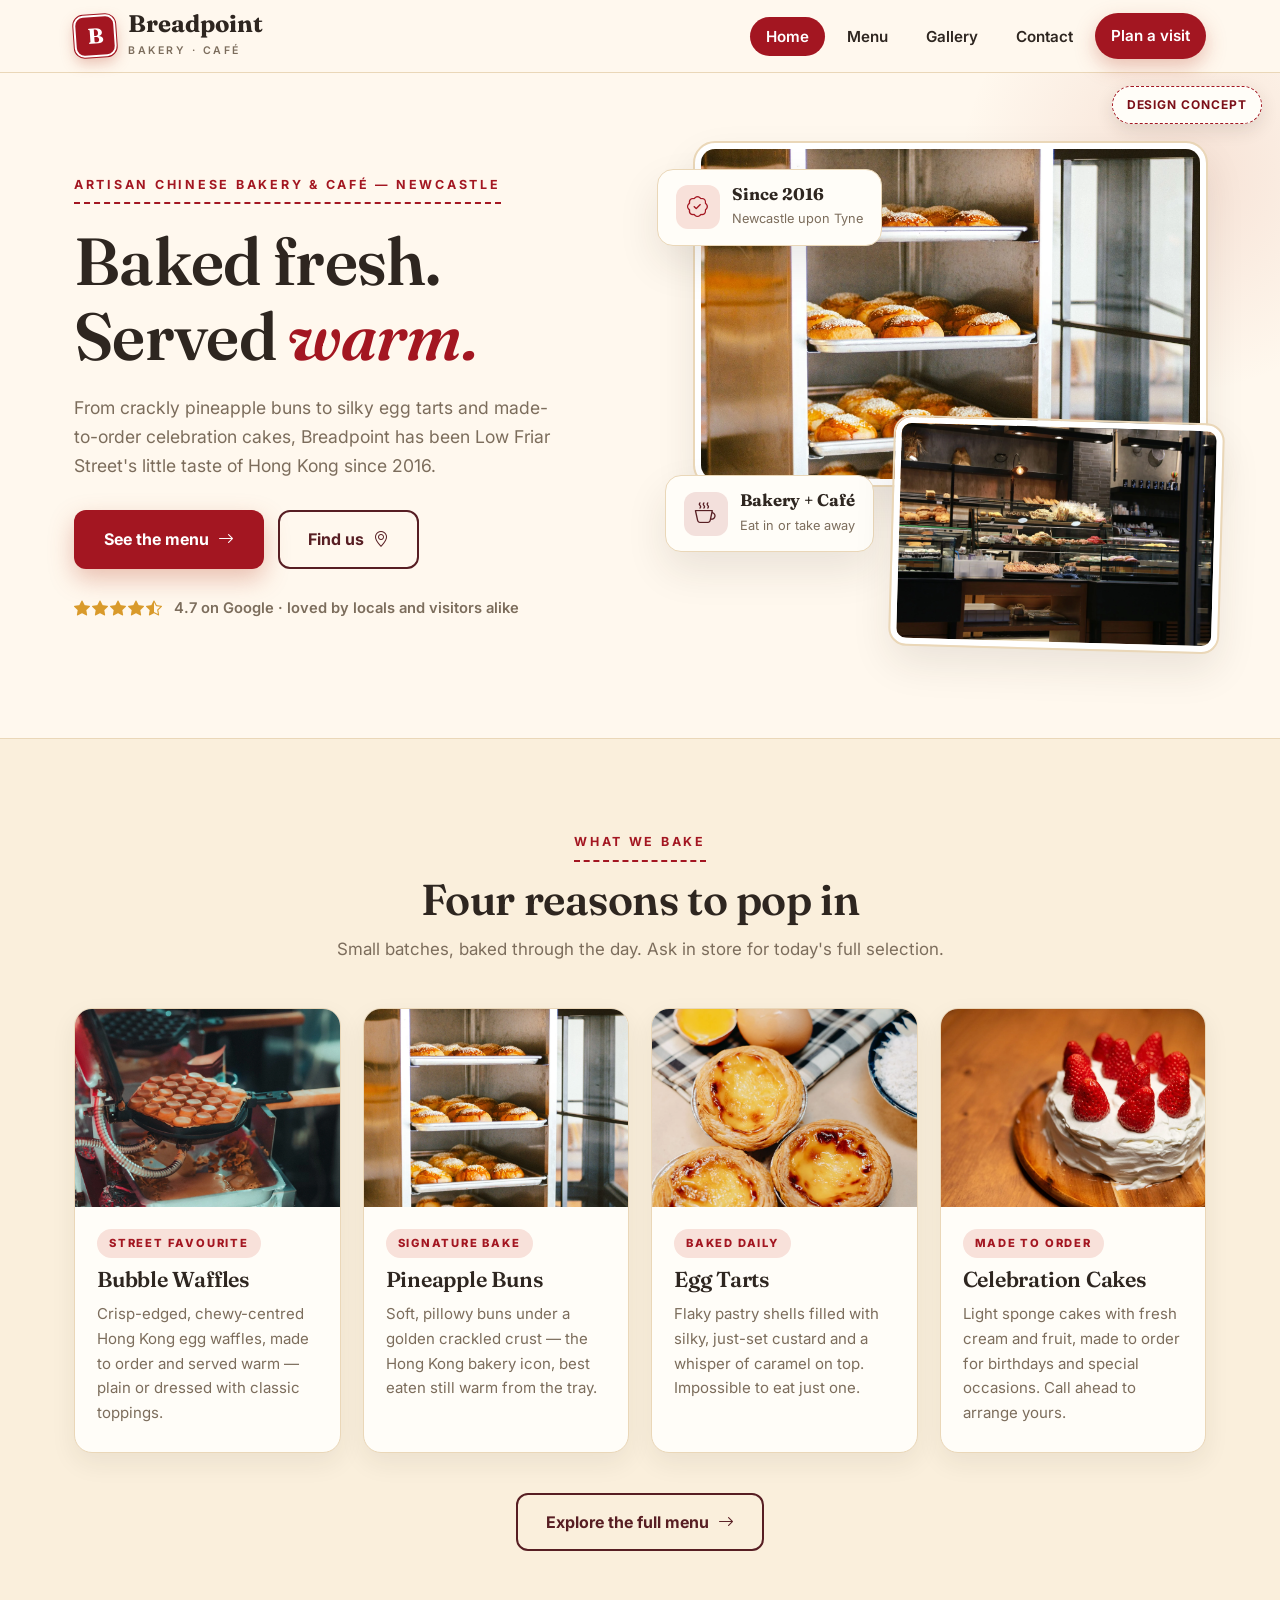
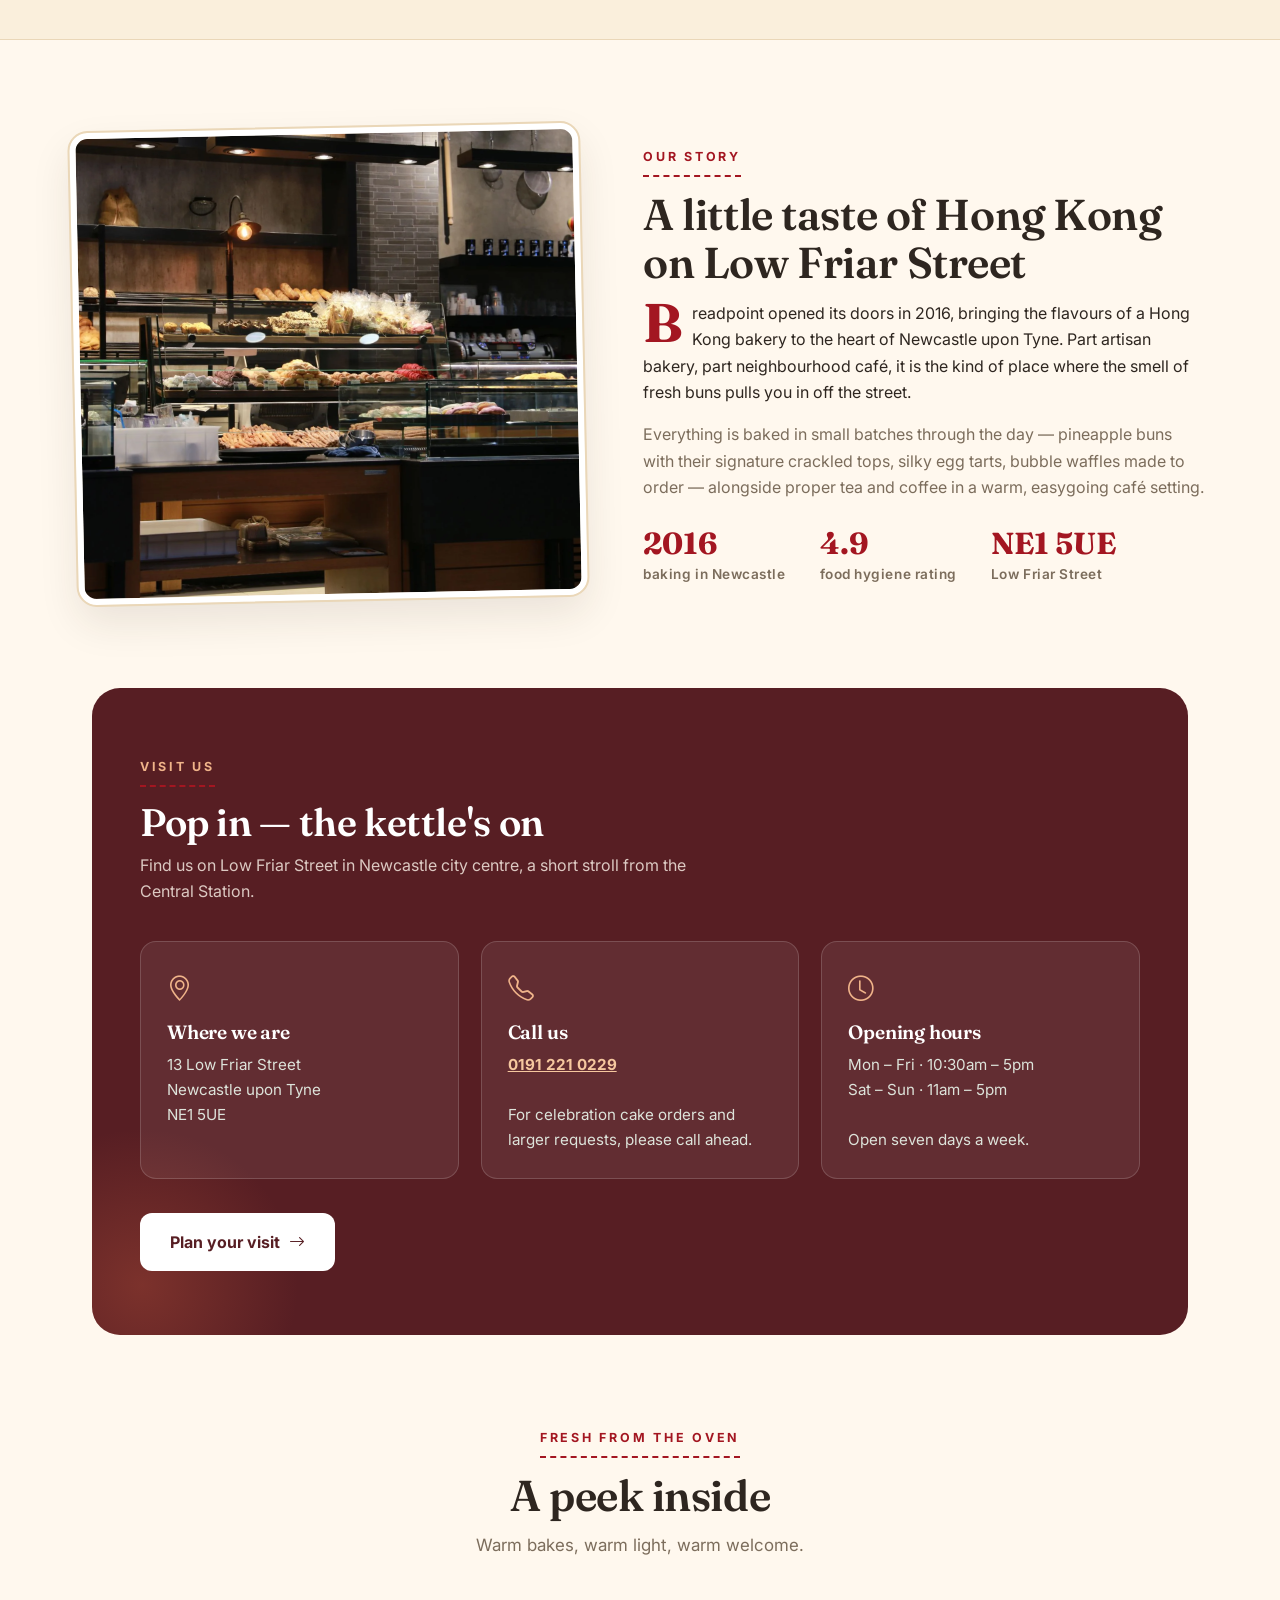
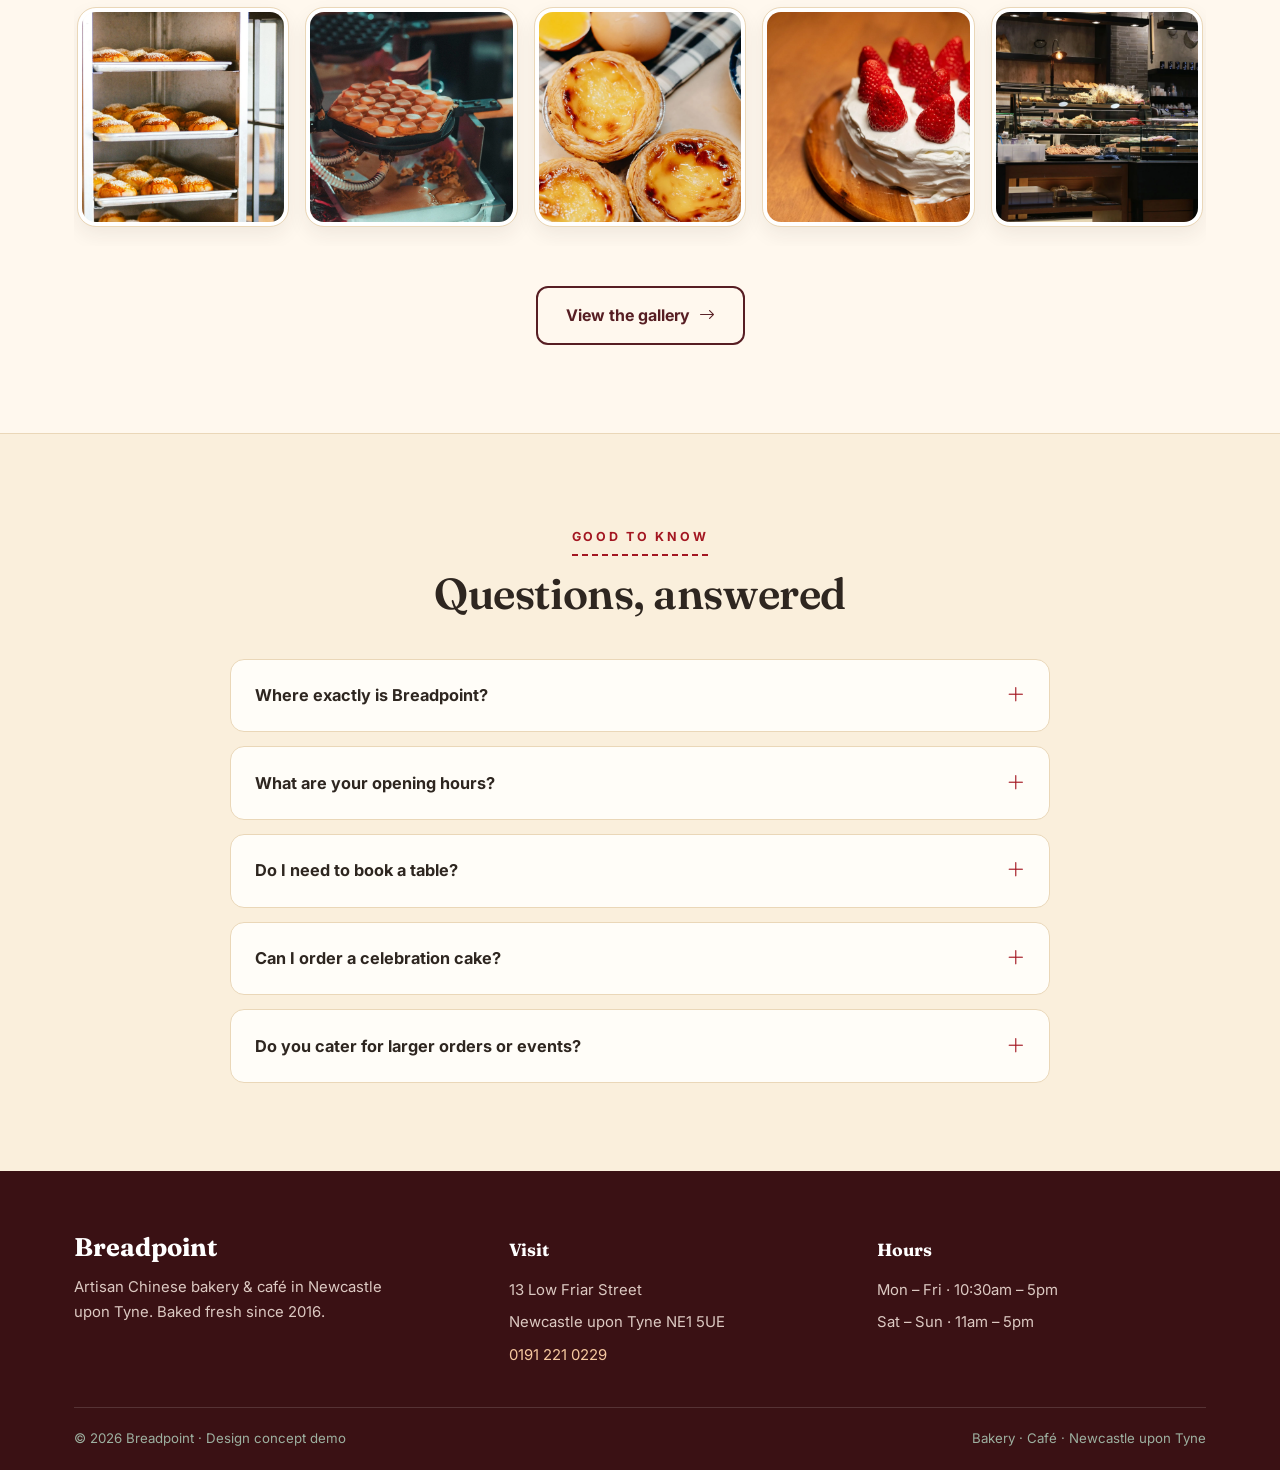
==== commit 1acd960f: "Demo website concept for Breadpoint (Newcastle upon Tyne)" ====
--- a/index.html
+++ b/index.html
@@ -10,6 +10,8 @@
 <link href="https://fonts.googleapis.com/css2?family=Fraunces:ital,opsz,wght@0,9..144,400;0,9..144,600;0,9..144,700;1,9..144,600&family=Inter:wght@400;600;700;800&display=swap" rel="stylesheet">
 <link rel="stylesheet" href="assets/vendor/bootstrap-icons/bootstrap-icons.min.css">
 <link rel="stylesheet" href="styles.css">
+<link rel="icon" type="image/png" href="favicon.png">
+<link rel="apple-touch-icon" href="apple-touch-icon.png">
 </head>
 <body>
 
--- a/styles.css
+++ b/styles.css
@@ -1,15 +1,15 @@
 /* Breadpoint — Artisan Chinese Bakery & Café, Newcastle
-   Design concept demo. Palette: cream #FFF8EE, terracotta #C0563C, deep green #234E3F. */
+   Design concept demo. Palette: cream #FFF8EE, HK red #A31621, deep maroon #571E23. */
 
 :root{
   --cream:#FFF8EE;
   --cream-2:#FAEFDC;
   --card:#FFFDF8;
-  --terra:#C0563C;
-  --terra-dark:#98401F;
-  --terra-soft:#F6E3D3;
-  --green:#234E3F;
-  --green-dark:#17332A;
+  --terra:#A31621;
+  --terra-dark:#7C1019;
+  --terra-soft:#F8E1DA;
+  --green:#571E23;
+  --green-dark:#3A1114;
   --ink:#2E2620;
   --muted:#7C6D5C;
   --line:#EAD7B8;
@@ -142,7 +142,7 @@
 .fc-1{top:26px;left:-38px}
 .fc-1 .fc-icon{background:var(--terra-soft);color:var(--terra)}
 .fc-2{bottom:96px;left:-30px;right:auto}
-.fc-2 .fc-icon{background:#E3EDE7;color:var(--green)}
+.fc-2 .fc-icon{background:#F3E0DC;color:var(--green)}
 
 /* ---------- Menu showcase ---------- */
 .showcase{background:var(--cream-2);border-top:1px solid var(--line);border-bottom:1px solid var(--line)}
@@ -187,7 +187,7 @@
   background:radial-gradient(circle,rgba(192,86,60,.35),transparent 65%);pointer-events:none;
 }
 .visit-band h2{font-size:clamp(1.8rem,3vw,2.5rem);margin-bottom:8px;color:#fff}
-.visit-band .vb-sub{color:#C9D4C8;margin-bottom:36px;max-width:560px}
+.visit-band .vb-sub{color:#DCC9C2;margin-bottom:36px;max-width:560px}
 .visit-grid{display:grid;grid-template-columns:repeat(3,1fr);gap:22px;position:relative;z-index:1}
 .visit-card{background:rgba(255,255,255,.07);border:1px solid rgba(255,255,255,.16);
   border-radius:16px;padding:26px}
@@ -202,7 +202,7 @@
   scroll-snap-type:x mandatory}
 .strip::-webkit-scrollbar{height:8px}
 .strip::-webkit-scrollbar-thumb{background:var(--line);border-radius:99px}
-.strip figure{flex:0 0 300px;scroll-snap-align:start;border-radius:var(--radius);overflow:hidden;
+.strip figure{flex:1 1 0;min-width:200px;scroll-snap-align:start;border-radius:var(--radius);overflow:hidden;
   border:4px solid #fff;outline:1.5px solid var(--line);box-shadow:0 8px 20px rgba(46,38,32,.08)}
 .strip img{width:100%;height:210px;object-fit:cover}
 .center{text-align:center}
@@ -222,7 +222,7 @@
 .faq-item[open]{border-color:var(--terra)}
 
 /* ---------- Footer ---------- */
-footer{background:var(--green-dark);color:#C9D4C8;margin-top:0}
+footer{background:var(--green-dark);color:#DCC9C2;margin-top:0}
 .foot-grid{display:grid;grid-template-columns:1.2fr 1fr 1fr;gap:40px;padding:64px 0 40px}
 .foot-brand .brand-name{color:#fff}
 .foot-grid h4{color:#fff;font-family:'Fraunces',serif;font-size:1.1rem;margin-bottom:14px}
@@ -288,7 +288,7 @@
 .hours-table td:last-child{text-align:right;font-weight:700}
 .form-card{background:var(--green);color:#F3EFE4;border-radius:var(--radius);padding:36px}
 .form-card h3{color:#fff;font-size:1.5rem;margin-bottom:8px}
-.form-card p{color:#C9D4C8;font-size:.94rem;margin-bottom:22px}
+.form-card p{color:#DCC9C2;font-size:.94rem;margin-bottom:22px}
 .form-card label{display:block;font-size:.85rem;font-weight:700;letter-spacing:.05em;margin:14px 0 6px}
 .form-card input,.form-card textarea{
   width:100%;border:1.5px solid rgba(255,255,255,.25);border-radius:12px;background:rgba(255,255,255,.08);
